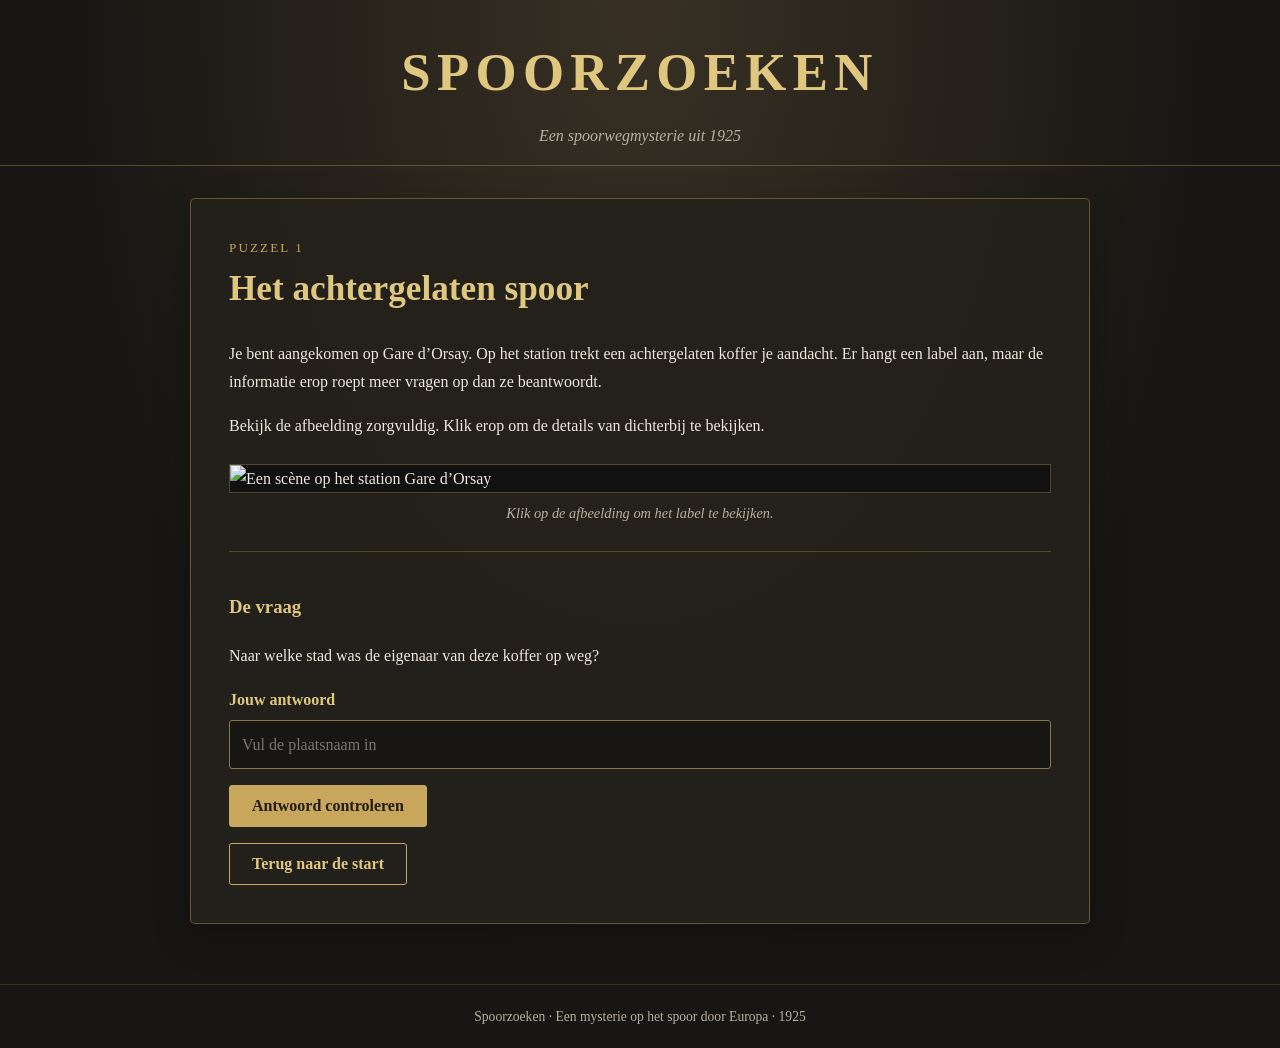
==== puzzel-1.html @ 593d9d78 "Voeg zelfstandige puzzelpagina 1 toe" ====
<!DOCTYPE html>
<html lang="nl">
<head>
  <meta charset="UTF-8">
  <meta name="viewport" content="width=device-width, initial-scale=1.0">
  <title>Puzzel 1 – Het achtergelaten spoor | Spoorzoeken</title>

  <link rel="stylesheet" href="css/stijl.css">

  <script src="js/algemeen.js" defer></script>
  <script src="js/puzzels.js" defer></script>
  <script src="js/puzzelpagina.js" defer></script>
</head>

<body>
  <header>
    <h1>Spoorzoeken</h1>
    <p>Een spoorwegmysterie uit 1925</p>
  </header>

  <main>
    <section class="screen active">
      <div class="panel">
        <div class="eyebrow">Puzzel 1</div>
        <h2>Het achtergelaten spoor</h2>

        <p>
          Je bent aangekomen op Gare d’Orsay. Op het station trekt
          een achtergelaten koffer je aandacht. Er hangt een label
          aan, maar de informatie erop roept meer vragen op dan ze
          beantwoordt.
        </p>

        <p>
          Bekijk de afbeelding zorgvuldig. Klik erop om de details
          van dichterbij te bekijken.
        </p>

        <img
          id="puzzle1-image"
          class="story-image clickable-image"
          src="Puzzel%201a.png"
          alt="Een scène op het station Gare d’Orsay"
          tabindex="0"
          role="button"
          aria-label="Bekijk het label aan de koffer"
        >

        <p class="image-hint">
          Klik op de afbeelding om het label te bekijken.
        </p>

        <div class="question">
          <h3>De vraag</h3>
          <p>Naar welke stad was de eigenaar van deze koffer op weg?</p>

          <form id="answer-form">
            <label for="answer">Jouw antwoord</label>

            <input
              id="answer"
              type="text"
              autocomplete="off"
              placeholder="Vul de plaatsnaam in"
              required
            >

            <button type="submit">Antwoord controleren</button>
          </form>
        </div>

        <button
          type="button"
          class="secondary"
          id="home-button"
        >
          Terug naar de start
        </button>
      </div>
    </section>
  </main>

  <footer>
    Spoorzoeken · Een mysterie op het spoor door Europa · 1925
  </footer>

  <!-- Vergrote afbeelding -->
  <div
    id="lightbox"
    class="lightbox"
    role="dialog"
    aria-label="Vergrote afbeelding"
    aria-modal="true"
    aria-hidden="true"
  >
    <img id="lightbox-image" src="" alt="">
    <div class="lightbox-caption">Klik om terug te keren</div>
  </div>

  <!-- Foutmelding -->
  <div
    id="error-overlay"
    class="error-overlay"
    role="alertdialog"
    aria-modal="true"
    aria-labelledby="error-title"
    aria-hidden="true"
  >
    <div class="error-box">
      <img src="Stop.png" alt="Het spoor loopt dood">

      <h2 id="error-title">Het spoor loopt dood</h2>

      <p>
        Dat is niet het goede antwoord. Het sein staat op rood.
        Vind het goede antwoord om door te kunnen stomen.
      </p>

      <button type="button" id="error-close">
        Verder zoeken
      </button>
    </div>
  </div>
</body>
</html>
---- css/stijl.css ----
:root {
  --background: #171613;
  --panel: #24211b;
  --gold: #c8a65b;
  --gold-light: #e0c780;
  --text: #eee8dc;
  --muted: #b9b0a0;
  --red: #c7463b;
  --green: #88b58a;
}

* {
  box-sizing: border-box;
}

body {
  margin: 0;
  min-height: 100vh;
  background: radial-gradient(
    ellipse at top,
    #383024 0%,
    var(--background) 65%
  );
  color: var(--text);
  font-family: Georgia, "Times New Roman", serif;
  line-height: 1.7;
}

header {
  padding: 28px 20px 16px;
  text-align: center;
  border-bottom: 1px solid rgba(200, 166, 91, 0.35);
}

header h1 {
  margin: 0;
  color: var(--gold-light);
  font-size: clamp(2rem, 5vw, 3.3rem);
  letter-spacing: 0.12em;
  text-transform: uppercase;
}

header p {
  margin: 4px 0 0;
  color: var(--muted);
  font-style: italic;
}

main {
  width: min(900px, calc(100% - 32px));
  margin: 32px auto 60px;
}

/* Schermonderdelen */
.screen {
  display: none;
}

.screen.active {
  display: block;
  animation: appear 0.35s ease;
}

@keyframes appear {
  from {
    opacity: 0;
    transform: translateY(6px);
  }

  to {
    opacity: 1;
    transform: translateY(0);
  }
}

/* Panelen en teksten */
.panel {
  padding: clamp(20px, 4vw, 38px);
  background: rgba(36, 33, 27, 0.94);
  border: 1px solid rgba(200, 166, 91, 0.4);
  border-radius: 5px;
  box-shadow: 0 12px 35px rgba(0, 0, 0, 0.25);
}

h2 {
  margin-top: 0;
  color: var(--gold-light);
  font-size: clamp(1.6rem, 4vw, 2.2rem);
  line-height: 1.25;
}

h3 {
  color: var(--gold-light);
}

p {
  margin: 0 0 1.1em;
}

.eyebrow {
  margin-bottom: 8px;
  color: var(--gold);
  font-size: 0.82rem;
  letter-spacing: 0.16em;
  text-transform: uppercase;
}

/* Afbeeldingen */
.story-image {
  display: block;
  width: 100%;
  max-height: 620px;
  margin: 24px auto;
  object-fit: contain;
  border: 1px solid rgba(200, 166, 91, 0.35);
  background: #111;
}

.intro-image {
  max-height: 480px;
}

.clickable-image {
  cursor: pointer;
  transition: opacity 0.2s ease;
}

.clickable-image:hover {
  opacity: 0.88;
}

.image-hint {
  margin-top: -16px;
  color: var(--muted);
  font-size: 0.9rem;
  font-style: italic;
  text-align: center;
}

/* Puzzelvragen en invoervelden */
.question {
  margin-top: 26px;
  padding-top: 20px;
  border-top: 1px solid rgba(200, 166, 91, 0.3);
}

label {
  display: block;
  margin: 12px 0 6px;
  color: var(--gold-light);
  font-weight: bold;
}

input,
select {
  display: block;
  width: 100%;
  min-height: 46px;
  padding: 10px 12px;
  border: 1px solid #877650;
  border-radius: 3px;
  background: #171613;
  color: var(--text);
  font: inherit;
}

input:focus,
select:focus {
  outline: 2px solid var(--gold);
  outline-offset: 2px;
}

/* Knoppen */
button {
  display: inline-block;
  margin-top: 16px;
  padding: 11px 22px;
  border: 1px solid var(--gold);
  border-radius: 3px;
  background: var(--gold);
  color: #211c12;
  font: bold 1rem Georgia, "Times New Roman", serif;
  cursor: pointer;
  transition: background 0.2s ease, color 0.2s ease;
}

button:hover {
  background: var(--gold-light);
}

button.secondary {
  background: transparent;
  color: var(--gold-light);
}

button.secondary:hover {
  background: rgba(200, 166, 91, 0.12);
}

/* Startpunt kiezen */
.access-panel {
  margin-top: 30px;
  padding-top: 22px;
  border-top: 1px solid rgba(200, 166, 91, 0.3);
}

.access-panel h3 {
  margin-top: 0;
}

.access-message {
  min-height: 1.5em;
  margin-top: 12px;
  color: var(--red);
}

.success-message {
  margin-top: 18px;
  color: var(--green);
  font-weight: bold;
}

.hidden {
  display: none !important;
}

/* Vergrote afbeelding (lightbox) */
.lightbox {
  position: fixed;
  z-index: 1000;
  inset: 0;
  display: none;
  align-items: center;
  justify-content: center;
  padding: 20px;
  background: rgba(0, 0, 0, 0.92);
  cursor: pointer;
}

.lightbox.open {
  display: flex;
}

.lightbox img {
  display: block;
  max-width: 96vw;
  max-height: 92vh;
  object-fit: contain;
  border: 1px solid rgba(200, 166, 91, 0.45);
}

.lightbox-caption {
  position: fixed;
  right: 0;
  bottom: 10px;
  left: 0;
  color: #ddd;
  font-size: 0.85rem;
  text-align: center;
  pointer-events: none;
}

/* Foutmelding */
.error-overlay {
  position: fixed;
  z-index: 1100;
  inset: 0;
  display: none;
  align-items: center;
  justify-content: center;
  padding: 20px;
  background: rgba(0, 0, 0, 0.88);
}

.error-overlay.open {
  display: flex;
}

.error-box {
  width: min(500px, 100%);
  padding: 24px;
  background: var(--panel);
  border: 1px solid var(--red);
  border-radius: 5px;
  text-align: center;
}

.error-box img {
  display: block;
  width: min(240px, 80%);
  max-height: 200px;
  margin: 0 auto 18px;
  object-fit: contain;
}

.error-box p {
  color: #f06459;
}

/* Voettekst */
footer {
  padding: 20px;
  color: var(--muted);
  font-size: 0.85rem;
  text-align: center;
  border-top: 1px solid rgba(200, 166, 91, 0.2);
}

/* Mobiele weergave */
@media (max-width: 600px) {
  header {
    padding-top: 22px;
  }

  main {
    margin-top: 20px;
  }

  .panel {
    padding: 20px;
  }

  button {
    width: 100%;
  }
}
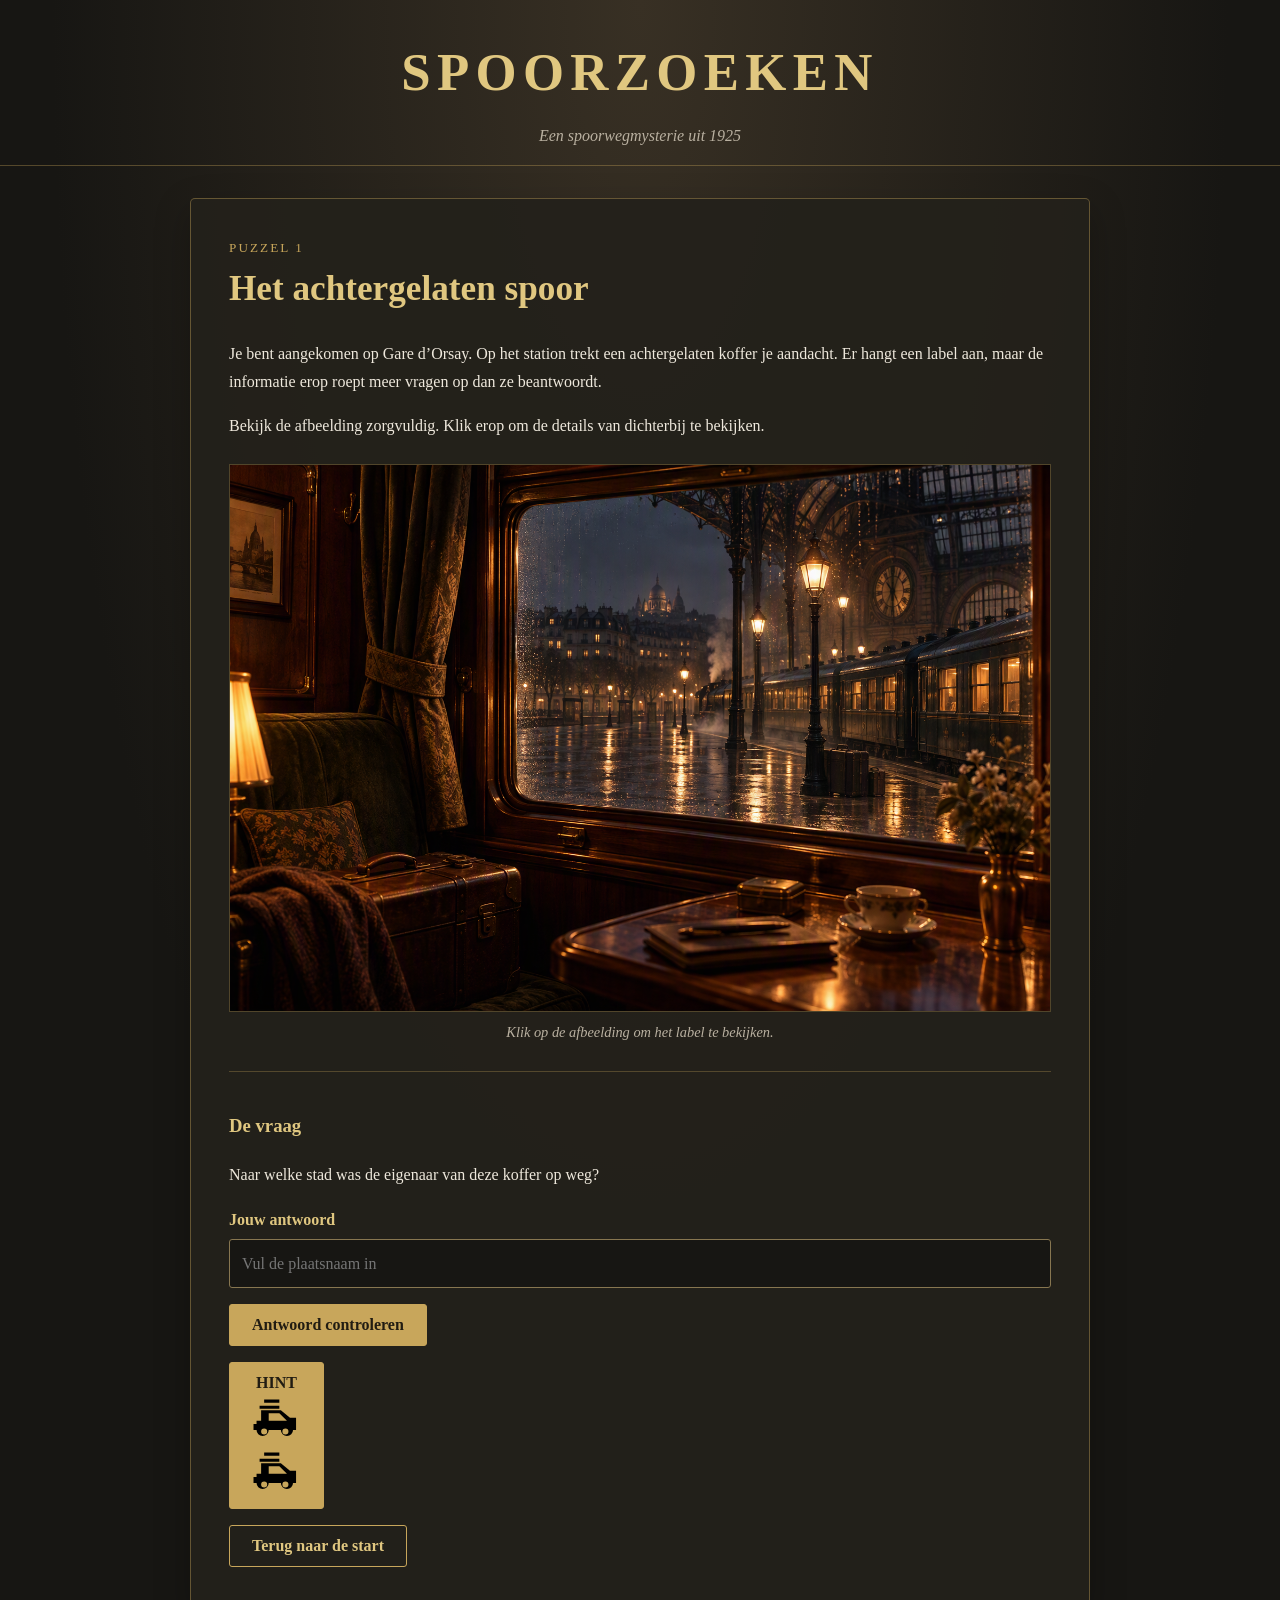
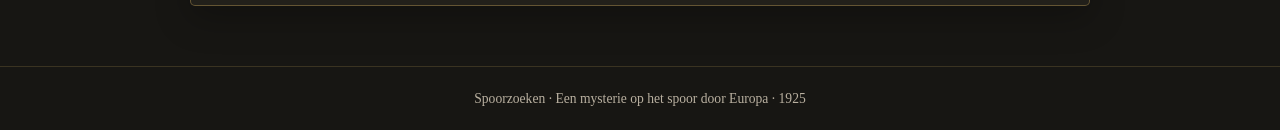
==== commit 9f415b8b: "Add hint functionality and confirmation dialog" ====
--- a/puzzel-1.html
+++ b/puzzel-1.html
@@ -7,10 +7,12 @@
   <title>Puzzel 1 – Het achtergelaten spoor | Spoorzoeken</title>
 
   <link rel="stylesheet" href="css/stijl.css">
+  <link rel="stylesheet" href="css/hint.css">
 
   <script src="js/algemeen.js" defer></script>
   <script src="js/puzzels.js" defer></script>
   <script src="js/puzzelpagina.js" defer></script>
+  <script src="js/hint.js" defer></script>
 </head>
 
 <body>
@@ -51,23 +53,74 @@
           Klik op de afbeelding om het label te bekijken.
         </p>
 
-        <div class="question">
-          <h3>De vraag</h3>
-          <p>Naar welke stad was de eigenaar van deze koffer op weg?</p>
-
-          <form id="answer-form">
-            <label for="answer">Jouw antwoord</label>
-
-            <input
-              id="answer"
-              type="text"
-              autocomplete="off"
-              placeholder="Vul de plaatsnaam in"
-              required
+        <!-- Vraag, antwoord en hintkaartje -->
+        <div class="hint-question-layout">
+
+          <div class="hint-question-content">
+            <div class="question">
+              <h3>De vraag</h3>
+              <p>Naar welke stad was de eigenaar van deze koffer op weg?</p>
+
+              <form id="answer-form">
+                <label for="answer">Jouw antwoord</label>
+
+                <input
+                  id="answer"
+                  type="text"
+                  autocomplete="off"
+                  placeholder="Vul de plaatsnaam in"
+                  required
+                >
+
+                <button type="submit">Antwoord controleren</button>
+              </form>
+            </div>
+          </div>
+
+          <aside class="hint-sidebar">
+
+            <button
+              type="button"
+              id="hint-ticket"
+              class="hint-ticket"
+              data-puzzle-number="1"
+              aria-label="Hint bekijken"
             >
-
-            <button type="submit">Antwoord controleren</button>
-          </form>
+              <span class="hint-ticket-inner">
+
+                <!-- Voorkant -->
+                <span class="hint-ticket-face hint-ticket-front">
+                  <span class="hint-ticket-perforation"></span>
+
+                  <span class="hint-ticket-word">HINT</span>
+
+                  <span class="hint-ticket-flap">
+                    <svg viewBox="0 0 32 32" aria-hidden="true">
+                      <path d="M3 19h3v-7h13l6 5h4v8h-2a4 4 0 0 1-8 0h-8a4 4 0 0 1-8 0H1v-4h2zm8-5v5h12l-5-5zm-5 12a2 2 0 1 0 4 0 2 2 0 0 0-4 0zm14 0a2 2 0 1 0 4 0 2 2 0 0 0-4 0zM8 5h10v2H8zm-3 4h13v2H5z"/>
+                    </svg>
+                  </span>
+                </span>
+
+                <!-- Achterkant -->
+                <span class="hint-ticket-face hint-ticket-back">
+                  <span class="hint-ticket-perforation"></span>
+
+                  <span
+                    class="hint-ticket-content"
+                    id="hint-text"
+                  ></span>
+
+                  <span class="hint-ticket-flap">
+                    <svg viewBox="0 0 32 32" aria-hidden="true">
+                      <path d="M3 19h3v-7h13l6 5h4v8h-2a4 4 0 0 1-8 0h-8a4 4 0 0 1-8 0H1v-4h2zm8-5v5h12l-5-5zm-5 12a2 2 0 1 0 4 0 2 2 0 0 0-4 0zm14 0a2 2 0 1 0 4 0 2 2 0 0 0-4 0zM8 5h10v2H8zm-3 4h13v2H5z"/>
+                    </svg>
+                  </span>
+                </span>
+
+              </span>
+            </button>
+
+          </aside>
         </div>
 
         <button
@@ -122,5 +175,42 @@
       </button>
     </div>
   </div>
+
+  <!-- Bevestiging voordat de hint wordt getoond -->
+  <div
+    id="hint-confirm"
+    class="hint-confirm"
+    role="dialog"
+    aria-modal="true"
+    aria-labelledby="hint-confirm-title"
+    aria-hidden="true"
+    hidden
+  >
+    <div class="hint-confirm-box">
+      <h2 id="hint-confirm-title">Weet je het zeker?</h2>
+
+      <p>
+        Wil je een aanwijzing bekijken die je verder kan helpen?
+      </p>
+
+      <div class="hint-confirm-buttons">
+        <button
+          type="button"
+          id="hint-no"
+          class="secondary"
+        >
+          Nee
+        </button>
+
+        <button
+          type="button"
+          id="hint-yes"
+        >
+          Ja
+        </button>
+      </div>
+    </div>
+  </div>
+
 </body>
 </html>
--- a/css/stijl.css
+++ b/css/stijl.css
@@ -307,6 +307,186 @@
   border-top: 1px solid rgba(200, 166, 91, 0.2);
 }
 
+/* =====================================================
+   INTERACTIEVE JAPANSE PUZZEL
+   ===================================================== */
+
+.nonogram-view {
+  margin: 24px 0;
+}
+
+.nonogram-view h3 {
+  margin-bottom: 8px;
+}
+
+.nonogram-instruction {
+  color: var(--muted);
+  font-size: 0.95rem;
+}
+
+.nonogram-scroll {
+  width: 100%;
+  overflow-x: auto;
+  padding: 8px 0 14px;
+  overscroll-behavior-x: contain;
+}
+
+.nonogram-board {
+  display: flex;
+  flex-direction: column;
+  gap: 0;
+  width: 100%;
+  min-width: 540px;
+  padding: 10px;
+  background: #e9e4d8;
+  border: 2px solid #877650;
+  border-radius: 3px;
+  color: #171613;
+}
+
+/* De aanwijzingenkolom en het raster blijven exact uitgelijnd. */
+.nonogram-top,
+.nonogram-row {
+  display: grid;
+  grid-template-columns: 120px minmax(0, 1fr);
+  gap: 0;
+}
+
+.nonogram-top {
+  align-items: end;
+}
+
+.nonogram-corner {
+  min-height: 1px;
+  min-width: 0;
+}
+
+.nonogram-column-clues,
+.nonogram-grid {
+  display: grid;
+  grid-template-columns: repeat(15, minmax(0, 1fr));
+}
+
+.nonogram-column-clues {
+  min-width: 0;
+  align-items: end;
+}
+
+.nonogram-column-clue {
+  display: flex;
+  flex-direction: column;
+  align-items: center;
+  justify-content: flex-end;
+  gap: 2px;
+  min-height: 112px;
+  padding: 4px 0;
+  border-right: 1px solid #c8c0b0;
+}
+
+/* Rijaanwijzingen: extra ruimte links, cijfers rechts uitgelijnd. */
+.nonogram-row-clues {
+  display: flex;
+  align-items: center;
+  justify-content: flex-end;
+  gap: 3px;
+  min-width: 0;
+  padding: 0 8px 0 12px;
+  border-right: 2px solid #877650;
+  white-space: nowrap;
+  overflow: visible;
+}
+
+.nonogram-row {
+  min-height: 0;
+}
+
+.nonogram-row:nth-child(5n + 2) .nonogram-grid,
+.nonogram-row:nth-child(5n + 2) .nonogram-row-clues {
+  border-top-color: #877650;
+}
+
+.nonogram-grid {
+  min-width: 0;
+}
+
+.nonogram-cell {
+  display: block;
+  width: 100%;
+  min-width: 0;
+  aspect-ratio: 1 / 1;
+  margin: 0;
+  padding: 0;
+  border: 1px solid #a7a091;
+  border-radius: 0;
+  background: #fffdf7;
+  box-shadow: none;
+  transition: none;
+}
+
+.nonogram-cell:hover {
+  background: #d9d3c6;
+}
+
+.nonogram-cell.is-black,
+.nonogram-cell.is-black:hover {
+  background: #171613;
+}
+
+.nonogram-cell:focus-visible,
+.nonogram-clue:focus-visible {
+  position: relative;
+  z-index: 2;
+  outline: 2px solid #a15b00;
+  outline-offset: -2px;
+}
+
+.nonogram-clue {
+  display: inline-flex;
+  align-items: center;
+  justify-content: center;
+  width: auto;
+  min-width: 18px;
+  min-height: 22px;
+  flex-shrink: 0;
+  margin: 0;
+  padding: 0 1px;
+  border: 0;
+  border-radius: 0;
+  background: transparent;
+  color: #171613;
+  font: bold 0.88rem Arial, sans-serif;
+  line-height: 1.2;
+  box-shadow: none;
+}
+
+.nonogram-clue:hover {
+  background: #d8d0c0;
+}
+
+.nonogram-clue.is-crossed {
+  color: #756e61;
+  text-decoration: line-through;
+  text-decoration-thickness: 2px;
+  opacity: 0.7;
+}
+
+.nonogram-controls {
+  display: flex;
+  flex-wrap: wrap;
+  gap: 10px;
+  justify-content: space-between;
+  margin-top: 8px;
+}
+
+.nonogram-controls button {
+  margin-top: 8px;
+}
+
+.nonogram-controls button:focus-visible {
+  outline: 2px solid var(--gold-light);
+  outline-offset: 3px;
+}
+
 /* Mobiele weergave */
 @media (max-width: 600px) {
   header {
@@ -324,4 +504,17 @@
   button {
     width: 100%;
   }
-}
+
+  .nonogram-board {
+    min-width: 540px;
+  }
+
+  .nonogram-controls {
+    display: flex;
+    flex-direction: column;
+  }
+
+  .nonogram-controls button {
+    width: 100%;
+  }
+}
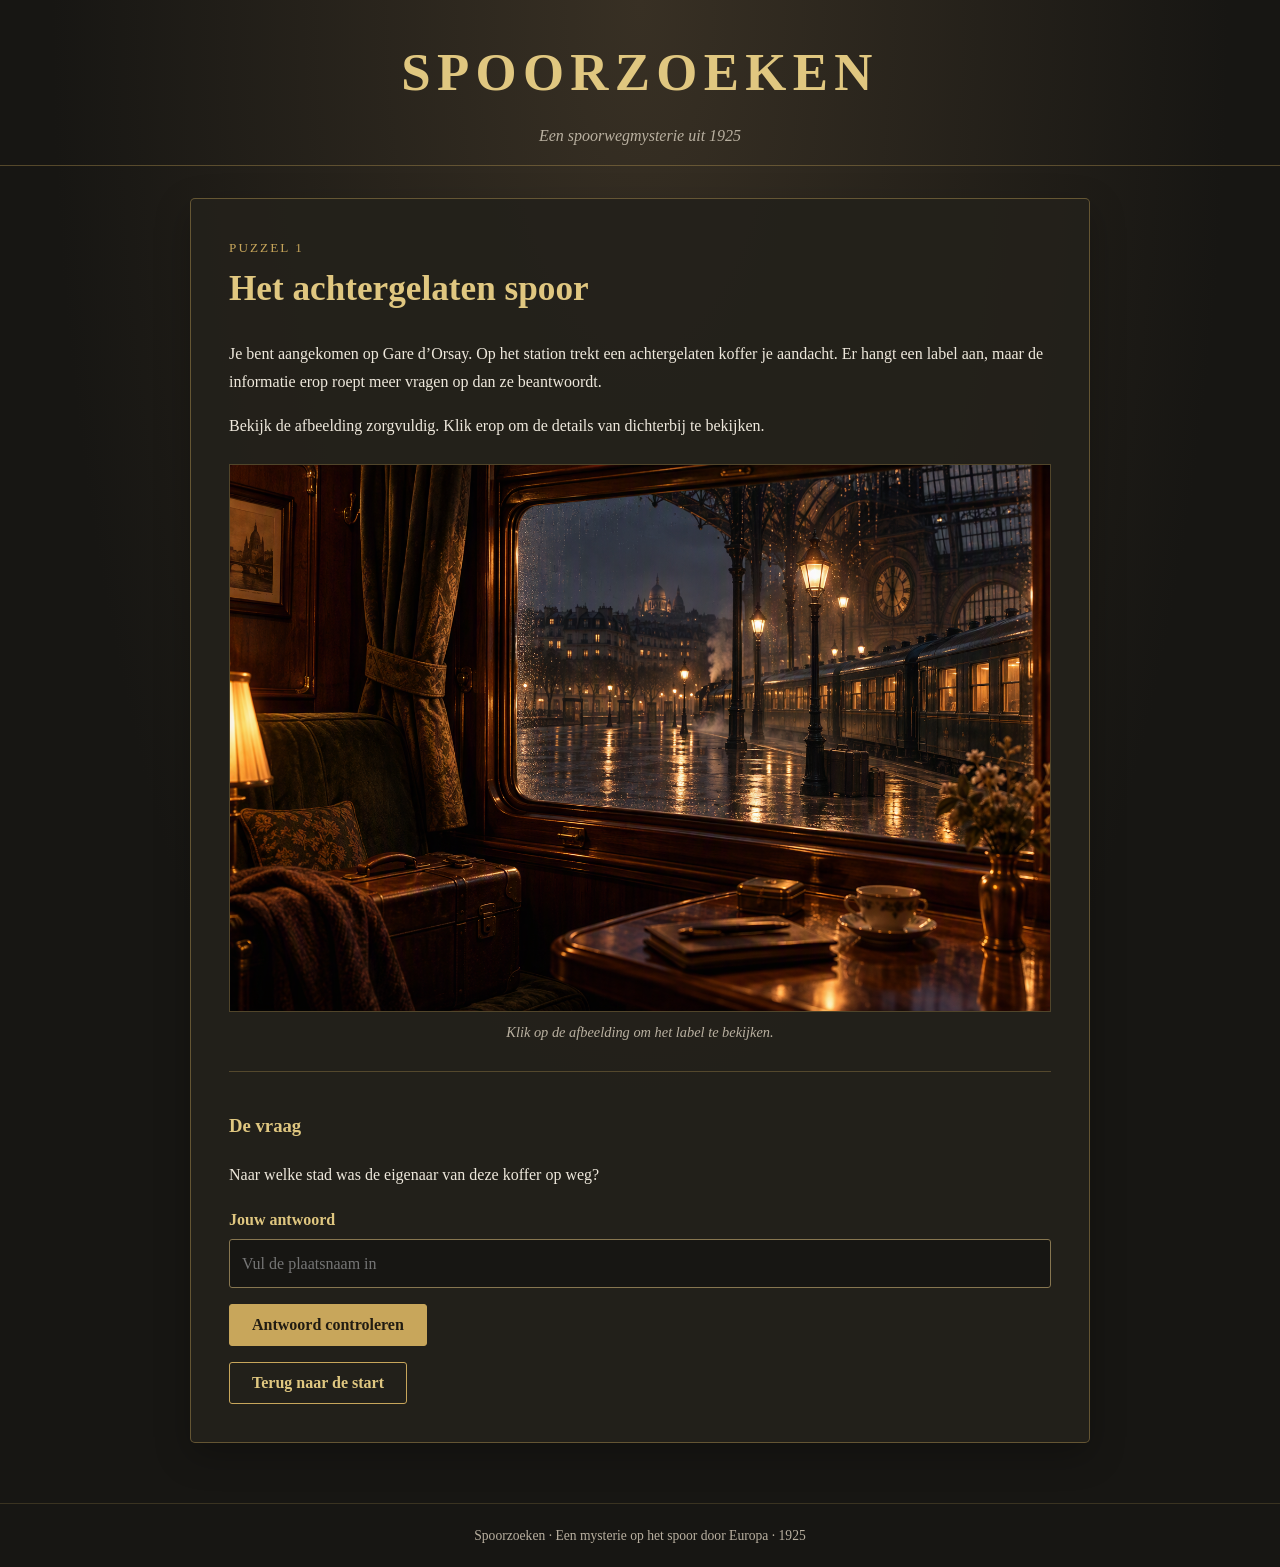
==== commit 4eeffe48: "Remove hint-related elements from puzzel-1.html" ====
--- a/puzzel-1.html
+++ b/puzzel-1.html
@@ -7,12 +7,10 @@
   <title>Puzzel 1 – Het achtergelaten spoor | Spoorzoeken</title>
 
   <link rel="stylesheet" href="css/stijl.css">
-  <link rel="stylesheet" href="css/hint.css">
 
   <script src="js/algemeen.js" defer></script>
   <script src="js/puzzels.js" defer></script>
   <script src="js/puzzelpagina.js" defer></script>
-  <script src="js/hint.js" defer></script>
 </head>
 
 <body>
@@ -53,74 +51,23 @@
           Klik op de afbeelding om het label te bekijken.
         </p>
 
-        <!-- Vraag, antwoord en hintkaartje -->
-        <div class="hint-question-layout">
+        <div class="question">
+          <h3>De vraag</h3>
+          <p>Naar welke stad was de eigenaar van deze koffer op weg?</p>
 
-          <div class="hint-question-content">
-            <div class="question">
-              <h3>De vraag</h3>
-              <p>Naar welke stad was de eigenaar van deze koffer op weg?</p>
+          <form id="answer-form">
+            <label for="answer">Jouw antwoord</label>
 
-              <form id="answer-form">
-                <label for="answer">Jouw antwoord</label>
+            <input
+              id="answer"
+              type="text"
+              autocomplete="off"
+              placeholder="Vul de plaatsnaam in"
+              required
+            >
 
-                <input
-                  id="answer"
-                  type="text"
-                  autocomplete="off"
-                  placeholder="Vul de plaatsnaam in"
-                  required
-                >
-
-                <button type="submit">Antwoord controleren</button>
-              </form>
-            </div>
-          </div>
-
-          <aside class="hint-sidebar">
-
-            <button
-              type="button"
-              id="hint-ticket"
-              class="hint-ticket"
-              data-puzzle-number="1"
-              aria-label="Hint bekijken"
-            >
-              <span class="hint-ticket-inner">
-
-                <!-- Voorkant -->
-                <span class="hint-ticket-face hint-ticket-front">
-                  <span class="hint-ticket-perforation"></span>
-
-                  <span class="hint-ticket-word">HINT</span>
-
-                  <span class="hint-ticket-flap">
-                    <svg viewBox="0 0 32 32" aria-hidden="true">
-                      <path d="M3 19h3v-7h13l6 5h4v8h-2a4 4 0 0 1-8 0h-8a4 4 0 0 1-8 0H1v-4h2zm8-5v5h12l-5-5zm-5 12a2 2 0 1 0 4 0 2 2 0 0 0-4 0zm14 0a2 2 0 1 0 4 0 2 2 0 0 0-4 0zM8 5h10v2H8zm-3 4h13v2H5z"/>
-                    </svg>
-                  </span>
-                </span>
-
-                <!-- Achterkant -->
-                <span class="hint-ticket-face hint-ticket-back">
-                  <span class="hint-ticket-perforation"></span>
-
-                  <span
-                    class="hint-ticket-content"
-                    id="hint-text"
-                  ></span>
-
-                  <span class="hint-ticket-flap">
-                    <svg viewBox="0 0 32 32" aria-hidden="true">
-                      <path d="M3 19h3v-7h13l6 5h4v8h-2a4 4 0 0 1-8 0h-8a4 4 0 0 1-8 0H1v-4h2zm8-5v5h12l-5-5zm-5 12a2 2 0 1 0 4 0 2 2 0 0 0-4 0zm14 0a2 2 0 1 0 4 0 2 2 0 0 0-4 0zM8 5h10v2H8zm-3 4h13v2H5z"/>
-                    </svg>
-                  </span>
-                </span>
-
-              </span>
-            </button>
-
-          </aside>
+            <button type="submit">Antwoord controleren</button>
+          </form>
         </div>
 
         <button
@@ -175,42 +122,5 @@
       </button>
     </div>
   </div>
-
-  <!-- Bevestiging voordat de hint wordt getoond -->
-  <div
-    id="hint-confirm"
-    class="hint-confirm"
-    role="dialog"
-    aria-modal="true"
-    aria-labelledby="hint-confirm-title"
-    aria-hidden="true"
-    hidden
-  >
-    <div class="hint-confirm-box">
-      <h2 id="hint-confirm-title">Weet je het zeker?</h2>
-
-      <p>
-        Wil je een aanwijzing bekijken die je verder kan helpen?
-      </p>
-
-      <div class="hint-confirm-buttons">
-        <button
-          type="button"
-          id="hint-no"
-          class="secondary"
-        >
-          Nee
-        </button>
-
-        <button
-          type="button"
-          id="hint-yes"
-        >
-          Ja
-        </button>
-      </div>
-    </div>
-  </div>
-
 </body>
 </html>
